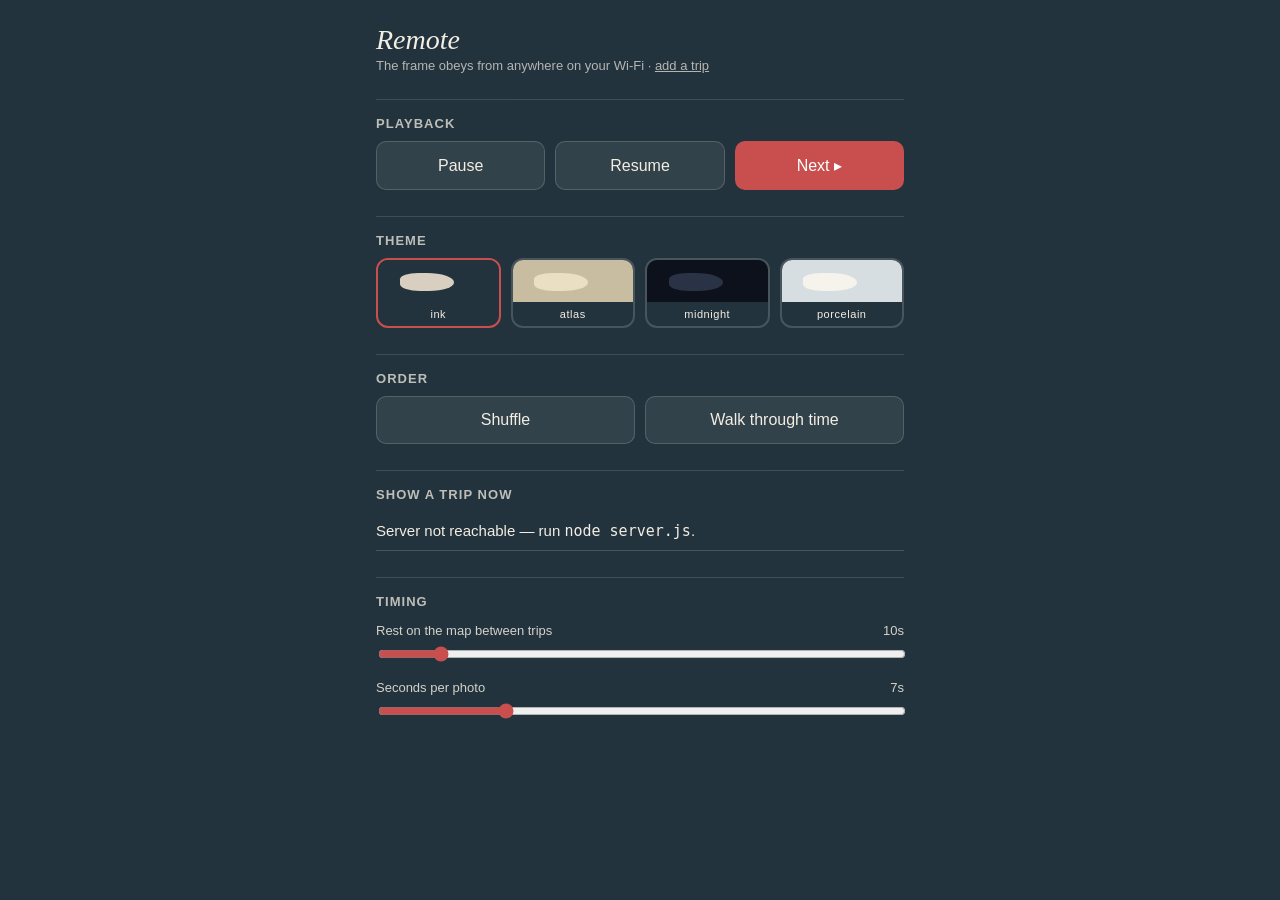
==== remote.html @ f8b9ab2e "Phone remote + adaptive home view Phase 2 remote slice:  - /remote: phone page with theme swatches, " ====
<!DOCTYPE html>
<html lang="en">
<head>
  <meta charset="utf-8" />
  <meta name="viewport" content="width=device-width, initial-scale=1" />
  <title>O-Frame · Remote</title>
  <link rel="icon" href="data:," />
  <style>
    :root {
      --ink: #22333e;
      --parchment: #f3ede2;
      --accent: #c94f4f;
      --line: rgba(243, 237, 226, 0.18);
    }
    * { box-sizing: border-box; }
    body {
      margin: 0 auto;
      max-width: 560px;
      padding: 16px 16px 40px;
      background: var(--ink);
      color: var(--parchment);
      font-family: 'Helvetica Neue', Arial, sans-serif;
    }
    h1 {
      font-family: Georgia, serif;
      font-style: italic;
      font-weight: normal;
      font-size: 28px;
      margin: 8px 0 2px;
    }
    .sub { opacity: 0.7; font-size: 13px; margin-bottom: 6px; }
    .sub a { color: var(--parchment); }
    h2 {
      font-size: 13px;
      letter-spacing: 0.08em;
      text-transform: uppercase;
      opacity: 0.75;
      margin: 26px 0 10px;
      border-top: 1px solid var(--line);
      padding-top: 16px;
    }
    .row { display: flex; gap: 10px; }
    button {
      flex: 1;
      padding: 14px;
      font-size: 16px;
      border: 1px solid var(--line);
      border-radius: 10px;
      background: rgba(243, 237, 226, 0.08);
      color: var(--parchment);
      cursor: pointer;
    }
    button:active { background: rgba(243, 237, 226, 0.2); }
    button.primary { background: var(--accent); border-color: transparent; color: white; }
    /* Theme swatches */
    .themes { display: grid; grid-template-columns: repeat(4, 1fr); gap: 10px; }
    .theme {
      border: 2px solid var(--line);
      border-radius: 12px;
      overflow: hidden;
      padding: 0;
      background: none;
      cursor: pointer;
    }
    .theme.selected { border-color: var(--accent); }
    .theme .sea { height: 42px; position: relative; }
    .theme .sea::after {
      content: '';
      position: absolute;
      left: 18%; top: 30%;
      width: 45%; height: 45%;
      border-radius: 40% 60% 55% 45%;
      background: var(--swatch-land);
    }
    .theme .label { font-size: 11px; padding: 6px 0; text-align: center; letter-spacing: 0.05em; }
    /* Trips */
    .trip {
      display: flex;
      align-items: center;
      justify-content: space-between;
      gap: 10px;
      padding: 10px 0;
      border-bottom: 1px solid var(--line);
      font-size: 15px;
    }
    .trip small { display: block; opacity: 0.6; }
    .trip button { flex: none; padding: 8px 14px; font-size: 14px; }
    /* Sliders */
    .slider { margin: 14px 0; }
    .slider label { display: flex; justify-content: space-between; font-size: 13px; opacity: 0.85; margin-bottom: 6px; }
    input[type="range"] { width: 100%; accent-color: var(--accent); }
    #status { min-height: 1.3em; margin-top: 14px; font-size: 13px; opacity: 0.75; }
  </style>
</head>
<body>
  <h1>Remote</h1>
  <div class="sub">The frame obeys from anywhere on your Wi-Fi · <a href="/upload">add a trip</a></div>

  <h2>Playback</h2>
  <div class="row">
    <button id="pause">Pause</button>
    <button id="resume">Resume</button>
    <button id="next" class="primary">Next ▸</button>
  </div>

  <h2>Theme</h2>
  <div class="themes" id="themes"></div>

  <h2>Order</h2>
  <div class="row">
    <button id="order-shuffle">Shuffle</button>
    <button id="order-chrono">Walk through time</button>
  </div>

  <h2>Show a trip now</h2>
  <div id="trips"></div>

  <h2>Timing</h2>
  <div class="slider">
    <label><span>Rest on the map between trips</span><span id="dwell-val"></span></label>
    <input id="dwell" type="range" min="4" max="60" step="1" />
  </div>
  <div class="slider">
    <label><span>Seconds per photo</span><span id="photo-val"></span></label>
    <input id="photo" type="range" min="3" max="20" step="1" />
  </div>

  <div id="status"></div>

  <script src="js/config.js"></script>
  <script src="js/remote.js"></script>
</body>
</html>
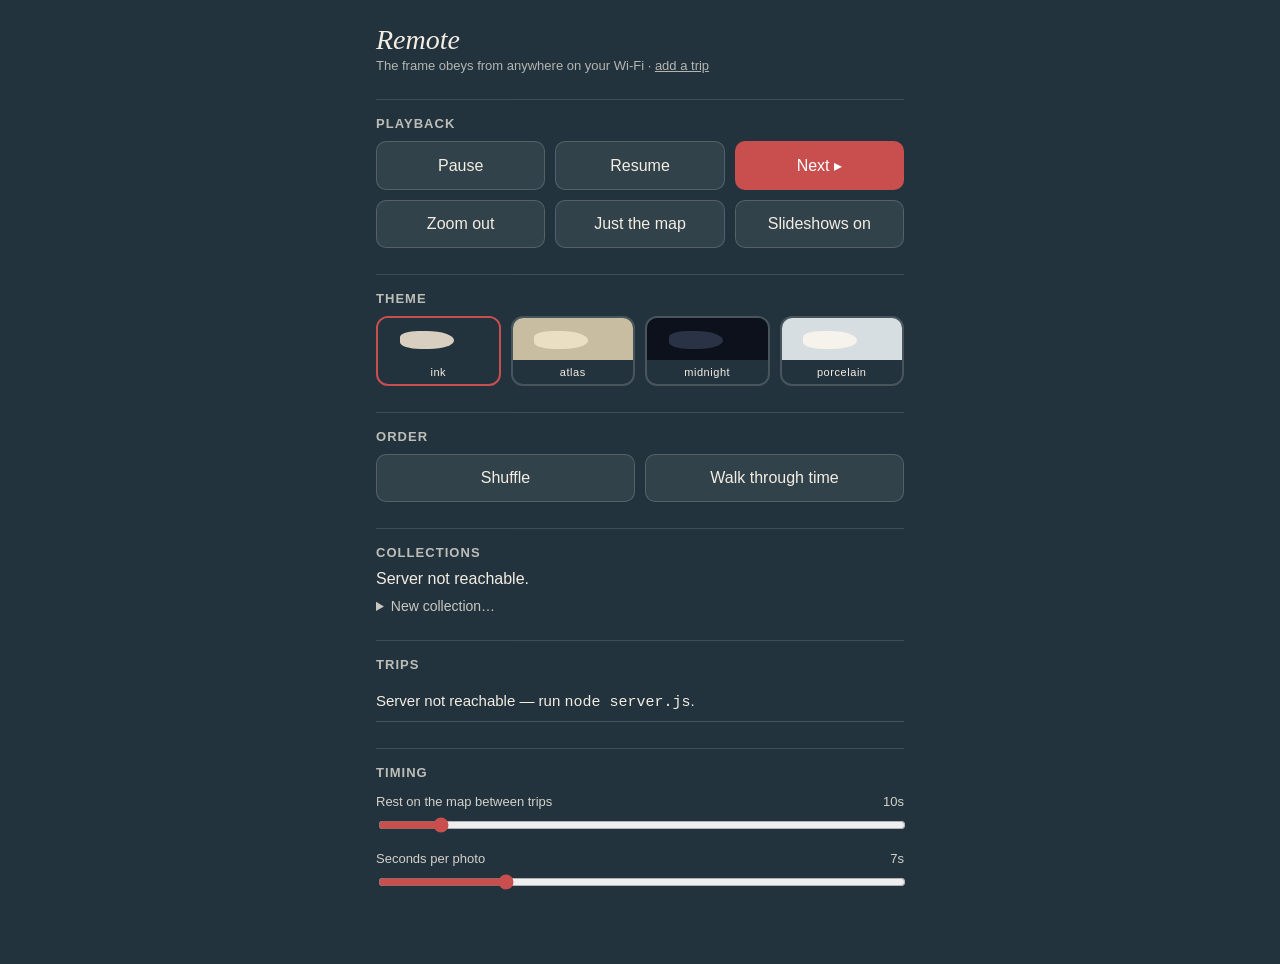
==== commit 2388a763: "State lines, map-only mode, hidden trips, collections, photo manager Map: - State/province boundary " ====
--- a/remote.html
+++ b/remote.html
@@ -85,6 +85,22 @@
     }
     .trip small { display: block; opacity: 0.6; }
     .trip button { flex: none; padding: 8px 14px; font-size: 14px; }
+    .trip.hidden-trip { opacity: 0.45; }
+    .chip {
+      display: inline-flex;
+      align-items: center;
+      gap: 8px;
+      margin: 0 8px 8px 0;
+      padding: 8px 14px;
+      border-radius: 999px;
+      border: 1px solid var(--line);
+      background: rgba(243, 237, 226, 0.08);
+      color: var(--parchment);
+      font-size: 14px;
+      cursor: pointer;
+    }
+    .chip.active { border-color: var(--accent); background: rgba(201, 79, 79, 0.25); }
+    .chip .x { opacity: 0.6; padding: 0 2px; }
     /* Sliders */
     .slider { margin: 14px 0; }
     .slider label { display: flex; justify-content: space-between; font-size: 13px; opacity: 0.85; margin-bottom: 6px; }
@@ -102,6 +118,11 @@
     <button id="resume">Resume</button>
     <button id="next" class="primary">Next ▸</button>
   </div>
+  <div class="row" style="margin-top:10px">
+    <button id="zoom-out">Zoom out</button>
+    <button id="map-only">Just the map</button>
+    <button id="map-only-off">Slideshows on</button>
+  </div>
 
   <h2>Theme</h2>
   <div class="themes" id="themes"></div>
@@ -112,7 +133,16 @@
     <button id="order-chrono">Walk through time</button>
   </div>
 
-  <h2>Show a trip now</h2>
+  <h2>Collections</h2>
+  <div id="collections"></div>
+  <details id="new-collection" style="margin-top:10px">
+    <summary style="cursor:pointer; font-size:14px; opacity:0.8">New collection…</summary>
+    <input id="col-name" placeholder="Collection name (e.g. Rugby)" style="width:100%; margin:10px 0 6px; padding:10px 12px; border-radius:8px; border:1px solid var(--line); background:rgba(243,237,226,0.08); color:var(--parchment); font-size:15px" />
+    <div id="col-trips" style="font-size:14px; line-height:2"></div>
+    <button id="col-save" style="margin-top:8px">Save collection (keeps current theme &amp; timing)</button>
+  </details>
+
+  <h2>Trips</h2>
   <div id="trips"></div>
 
   <h2>Timing</h2>
